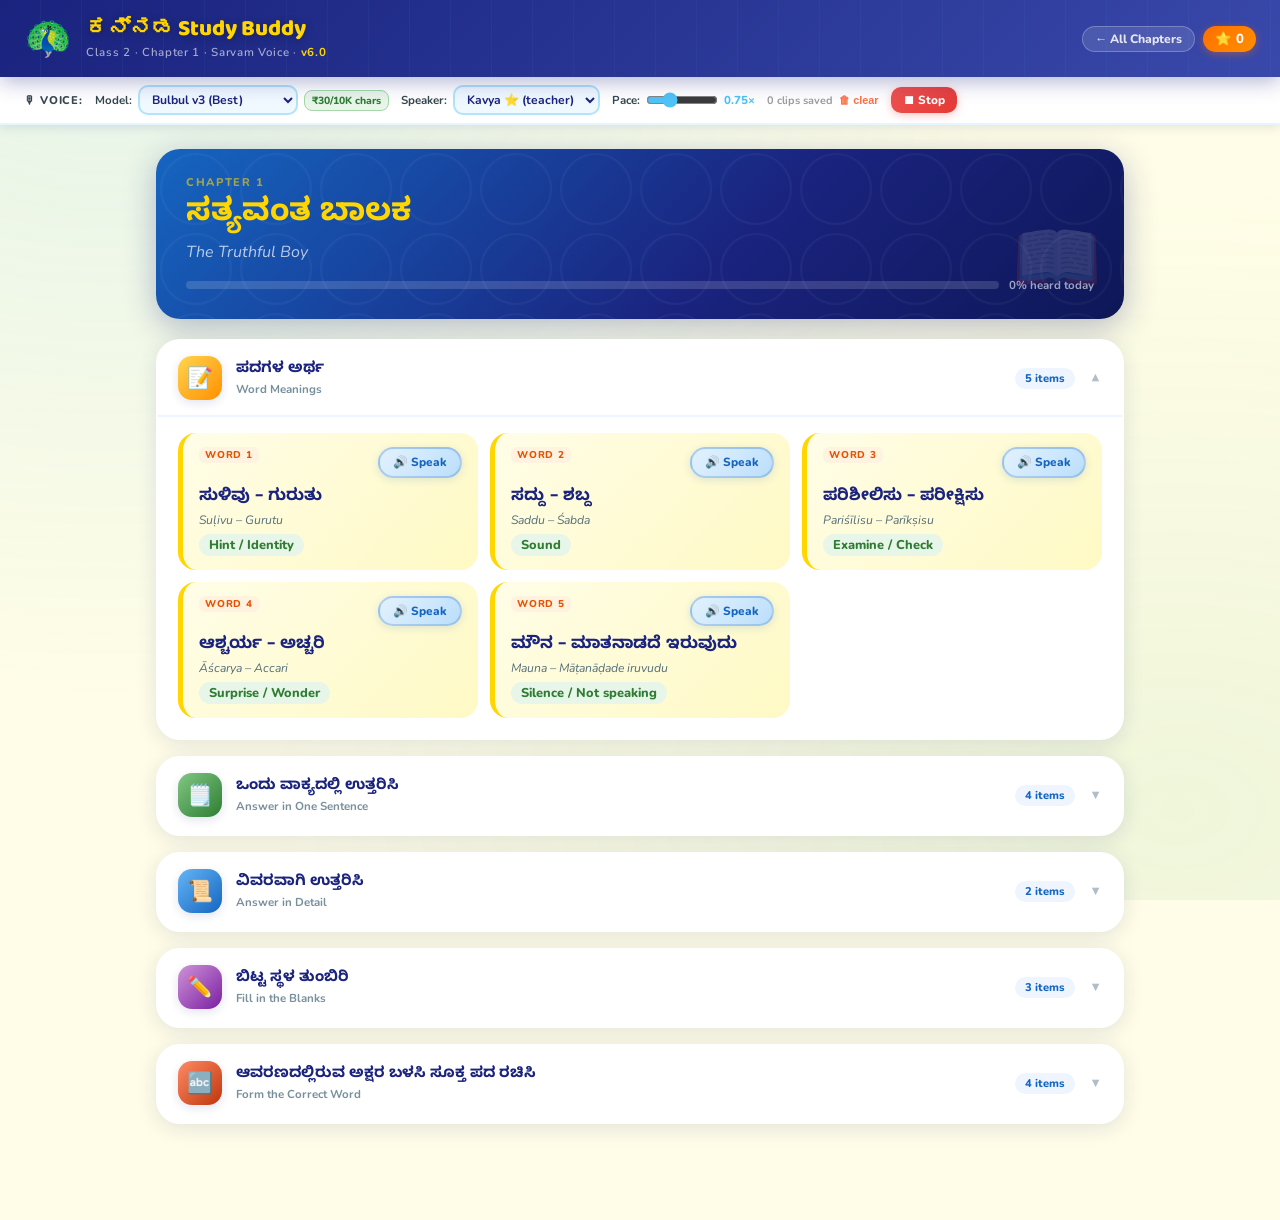
==== chapter1.html @ bff317e4 "Add files via upload" ====
<!DOCTYPE html>
<html lang="en">
<head>
<meta charset="UTF-8">
<meta name="viewport" content="width=device-width, initial-scale=1.0">
<title>Chapter 1 — ಸತ್ಯವಂತ ಬಾಲಕ</title>
<link rel="stylesheet" href="shared.css">
</head>
<body>

<div class="stars-bg" id="starsBg"></div>
<div class="celebration" id="celebration">
  <div class="celebration-content">
    <span class="celeb-emoji" id="celebEmoji">🌟</span>
    <div class="celeb-title" id="celebTitle">Superstar!</div>
    <div class="celeb-sub"   id="celebSub">You are learning so well!</div>
    <div class="celeb-stars" id="celebStars">⭐⭐⭐</div>
    <button class="celeb-btn" onclick="closeCelebration()">Keep Learning! 🚀</button>
  </div>
</div>

<header class="app-header">
  <div class="hdr-mascot">🦚</div>
  <div class="hdr-text">
    <div class="hdr-title">ಕನ್ನಡ Study Buddy</div>
    <div class="hdr-sub">Class 2 · Chapter 1 · Sarvam Voice · <strong style="color:var(--sun)">v6.0</strong></div>
  </div>
  <div class="hdr-right">
    <a class="back-btn" href="index.html">← All Chapters</a>
    <div class="star-counter" onclick="showStarCelebration()" title="Your stars!">
      <span>⭐</span><span id="starCount">0</span>
    </div>
  </div>
</header>

<!-- Settings bar -->
<div class="settings-bar">
  <span class="sbar-label">🎙 Voice:</span>

  <div class="sbar-group">
    <label>Model:</label>
    <select class="sbar-select" id="modelSel" onchange="syncSpeakerDropdown()">
      <option value="bulbul:v3" selected>Bulbul v3 (Best)</option>
      <option value="bulbul:v2">Bulbul v2 (Save 50%)</option>
    </select>
    <span class="cost-badge cost-v3" id="costBadge">₹30/10K chars</span>
  </div>

  <div class="sbar-group">
    <label>Speaker:</label>
    <select class="sbar-select" id="speakerSel"></select>
  </div>

  <div class="sbar-group">
    <label>Pace:</label>
    <input type="range" class="sbar-range" id="paceRange"
           min="0.5" max="1.4" step="0.05" value="0.75"
           oninput="document.getElementById('paceVal').textContent=
                    parseFloat(this.value).toFixed(2)+'×'">
    <span class="sbar-val" id="paceVal">0.75×</span>
  </div>

  <div class="sbar-group">
    <span id="cacheInfo">Loading…</span>
    <button class="clear-btn" onclick="clearCache()">🗑 clear</button>
  </div>

  <button class="stop-btn" onclick="stopAudio()">⏹ Stop</button>
</div>

<div class="container">
  <div id="chapterContent"></div>
</div>

<script src="shared.js"></script>
<script>
/* ── Chapter data ──────────────────────────────────────── */
const CHAPTER = {
  id: 'ch1',
  number: 'Chapter 1',
  emoji: '📖',
  titleKannada: 'ಸತ್ಯವಂತ ಬಾಲಕ',
  titleEnglish: 'The Truthful Boy',
  sections: [

    /* I. Word Meanings */
    {
      type:'vocab', iconClass:'ic-vocab', icon:'📝',
      titleKn:'ಪದಗಳ ಅರ್ಥ', titleEn:'Word Meanings',
      items:[
        { kn:'ಸುಳಿವು – ಗುರುತು',               tr:'Suḷivu – Gurutu',           en:'Hint / Identity' },
        { kn:'ಸದ್ದು – ಶಬ್ದ',                   tr:'Saddu – Śabda',              en:'Sound' },
        { kn:'ಪರಿಶೀಲಿಸು – ಪರೀಕ್ಷಿಸು',          tr:'Pariśīlisu – Parīkṣisu',    en:'Examine / Check' },
        { kn:'ಆಶ್ಚರ್ಯ – ಅಚ್ಚರಿ',               tr:'Āścarya – Accari',          en:'Surprise / Wonder' },
        { kn:'ಮೌನ – ಮಾತನಾಡದೆ ಇರುವುದು',         tr:'Mauna – Māṭanāḍade iruvudu', en:'Silence / Not speaking' },
      ]
    },

    /* II. One Sentence Answers */
    {
      type:'qa', iconClass:'ic-short', icon:'🗒️',
      titleKn:'ಒಂದು ವಾಕ್ಯದಲ್ಲಿ ಉತ್ತರಿಸಿ', titleEn:'Answer in One Sentence',
      items:[
        {
          qKn:'ಗುರುಗಳು ಎಲ್ಲಿಗೆ ಬಂದರು?',
          qTr:'Gurugaḷu ellige bandaru?', qEn:'Where did the teacher come?',
          aKn:'ಗುರುಗಳು ತರಗತಿಗೆ ಬಂದರು.',
          aTr:'Gurugaḷu taragatige bandaru.', aEn:'The teacher came to the class.'
        },
        {
          qKn:'ಹುಡುಗನಿಗೆ ಯಾವ ಸಾಲಿನಲ್ಲಿ ಕುಳಿತುಕೊಳ್ಳಲು ಹೇಳಿದರು?',
          qTr:'Huḍuganige yāva sālinalli kuḷithukoḷḷalu hēḷidaru?',
          qEn:'Which row was the boy told to sit in?',
          aKn:'ಹುಡುಗನಿಗೆ ಮೊದಲನೇ ಸಾಲಿನಲ್ಲಿ ಕುಳಿತುಕೊಳ್ಳಲು ಹೇಳಿದರು.',
          aTr:'Huḍuganige modalanē sālinalli kuḷithukoḷḷalu hēḷidaru.',
          aEn:'The boy was told to sit in the first row.'
        },
        {
          qKn:'ಬಾಲಕನಿಗೆ ಏನು ಹೇಳಲು ಮನಸ್ಸು ಬರಲಿಲ್ಲ?',
          qTr:'Bālakanige ēnu hēḷalu manassu baralilla?',
          qEn:'What did the boy not feel like saying?',
          aKn:'ಬಾಲಕನಿಗೆ ಸುಳ್ಳು ಹೇಳಲು ಮನಸ್ಸು ಬರಲಿಲ್ಲ.',
          aTr:'Bālakanige suḷḷu hēḷalu manassu baralilla.',
          aEn:'The boy did not feel like telling a lie.'
        },
        {
          qKn:'ಸತ್ಯವಂತ ಬಾಲಕನ ಹೆಸರೇನು?',
          qTr:'Satyavanta bālakana hesarēnu?', qEn:"What is the truthful boy's name?",
          aKn:'ಸತ್ಯವಂತ ಬಾಲಕನ ಹೆಸರು ಗೋಪಾಲಕೃಷ್ಣ.',
          aTr:'Satyavanta bālakana hesaru Gōpālakṛṣṇa.',
          aEn:"The truthful boy's name is Gopalakrishna."
        },
      ]
    },

    /* III. Detailed Answers */
    {
      type:'qa', iconClass:'ic-detail', icon:'📜',
      titleKn:'ವಿವರವಾಗಿ ಉತ್ತರಿಸಿ', titleEn:'Answer in Detail',
      items:[
        {
          qKn:'ಒಬ್ಬ ಬಾಲಕ ಎದ್ದು ನಿಂತು ಗುರುಗಳಿಗೆ ಏನೆಂದು ಹೇಳಿದನು?',
          qTr:'Obba bālaka eddu nintu gurugaḷige ēnendu hēḷidanu?',
          qEn:'What did one boy stand up and say to the teacher?',
          aKn:'ಒಬ್ಬ ಬಾಲಕ ಎದ್ದು ನಿಂತು ಗುರುಗಳಿಗೆ ನಾನು ಲೆಕ್ಕಗಳನ್ನು ಮಾಡಿ ತಂದಿದ್ದೇನೆ ಎಂದು ಹೇಳಿದನು.',
          aTr:'Obba bālaka eddu nintu gurugaḷige nānu lekkagaḷannu māḍi tandiddēne endu hēḷidanu.',
          aEn:'One boy stood up and told the teacher, I have done the sums and brought them.'
        },
        {
          qKn:'ಗುರುಗಳಿಗೆ ಅಚ್ಚರಿ ಮತ್ತು ಆನಂದ ಏಕಾಯಿತು?',
          qTr:'Gurugaḷige accari mattu ānanda ēkāyitu?',
          qEn:'Why was the teacher surprised and happy?',
          aKn:'ಗುರುಗಳಿಗೆ ಬಾಲಕನ ಪ್ರಾಮಾಣಿಕತೆ ಕಂಡು ಅಚ್ಚರಿ ಮತ್ತು ಆನಂದ ವಾಯಿತು.',
          aTr:'Gurugaḷige bālakana prāmāṇikate kaṇḍu accari mattu ānanda vāyitu.',
          aEn:"The teacher was surprised and happy on seeing the boy's honesty."
        },
      ]
    },

    /* IV. Fill in Blanks */
    {
      type:'fill', iconClass:'ic-fill', icon:'✏️',
      titleKn:'ಬಿಟ್ಟ ಸ್ಥಳ ತುಂಬಿರಿ', titleEn:'Fill in the Blanks',
      items:[
        { sentenceKn:'ಭೀಷ್ಮ ನೀನು <u>ಜಾಣ</u>.', speakKn:'ಭೀಷ್ಮ ನೀನು ಜಾಣ.', tr:'Bhīṣma nīnu jāṇa.', en:'Bhishma, you are smart.' },
        { sentenceKn:'ಅವನು ಒಂದು <u>ಹೆಜ್ಜೆ</u>ಯನ್ನು ಮುಂದೆ ಇಡಲಿಲ್ಲ.', speakKn:'ಅವನು ಒಂದು ಹೆಜ್ಜೆಯನ್ನು ಮುಂದೆ ಇಡಲಿಲ್ಲ.', tr:'Avanu ondu hejjeyannu munde iḍalilla.', en:'He did not take a single step forward.' },
        { sentenceKn:'ಇವರು ಮಹಿಳೆಯರಿಗೂ <u>ಶಿಕ್ಷಣ</u> ಬೇಕೆಂದು ಹೇಳಿದನು.', speakKn:'ಇವರು ಮಹಿಳೆಯರಿಗೂ ಶಿಕ್ಷಣ ಬೇಕೆಂದು ಹೇಳಿದನು.', tr:'Ivaru mahiḷeyarigū śikṣaṇa bēkendu hēḷidanu.', en:'He said that women too need education.' },
      ]
    },

    /* V. Form the Word */
    {
      type:'wordform', iconClass:'ic-form', icon:'🔤',
      titleKn:'ಆವರಣದಲ್ಲಿರುವ ಅಕ್ಷರ ಬಳಸಿ ಸೂಕ್ತ ಪದ ರಚಿಸಿ', titleEn:'Form the Correct Word',
      items:[
        { displayKn:'ಅ<hl>ಭಿ</hl>ಮಾನ',         speakKn:'ಅಭಿಮಾನ',       tr:'Abhimāna',    en:'Pride / Affection' },
        { displayKn:'<hl>ಪ್ರಾ</hl>ಮಾಣಿಕತೆ',     speakKn:'ಪ್ರಾಮಾಣಿಕತೆ', tr:'Prāmāṇikate', en:'Honesty' },
        { displayKn:'ಹರ<hl>ಸು</hl>',            speakKn:'ಹರಸು',         tr:'Harasu',      en:'To Bless' },
        { displayKn:'ಸತ್ಯ<hl>ವಂ</hl>ತ',         speakKn:'ಸತ್ಯವಂತ',     tr:'Satyavanta',  en:'Truthful' },
      ]
    },
  ]
};

/* ── Render ────────────────────────────────────────────── */
const REFS = {};
let   refN = 0;
const mkRef = t => { const id='r'+(refN++); REFS[id]=t; return id; };

function renderChapter() {
  const ch    = CHAPTER;
  const total = ch.sections.reduce((s,sec) => s+sec.items.length, 0);
  document.getElementById('chapterContent').innerHTML =
    `<div class="ch-hero">
       <div class="ch-hero-emoji">${ch.emoji}</div>
       <div class="ch-num">${ch.number}</div>
       <div class="ch-kn">${ch.titleKannada}</div>
       <div class="ch-en">${ch.titleEnglish}</div>
       <div class="ch-progress">
         <div class="ch-progress-bar"><div class="ch-progress-fill" id="progressFill" style="width:0%"></div></div>
         <div class="ch-progress-label" id="progressLabel">0% heard today</div>
       </div>
     </div>` +
    ch.sections.map((s,i) => renderSection(s,i)).join('');
  const fh = document.querySelector('.sec-hdr');
  if (fh) toggle(fh);
}

function renderSection(s, idx) {
  let body='';
  if      (s.type==='vocab')    body=renderVocab(s.items);
  else if (s.type==='qa')       body=renderQA(s.items);
  else if (s.type==='fill')     body=renderFill(s.items);
  else if (s.type==='wordform') body=renderWordForm(s.items);
  return `
  <div class="sec-card" style="animation-delay:${idx*.08}s">
    <div class="sec-hdr" onclick="toggle(this)">
      <div class="sec-icon-wrap ${s.iconClass}">${s.icon}</div>
      <div class="sec-titles"><div class="sec-title-kn">${s.titleKn}</div><div class="sec-title-en">${s.titleEn}</div></div>
      <div class="sec-count">${s.items.length} items</div>
      <div class="sec-chevron">▼</div>
    </div>
    <div class="sec-body">${body}</div>
  </div>`;
}

function toggle(hdr) { hdr.classList.toggle('open'); hdr.nextElementSibling.classList.toggle('open'); }

function renderVocab(items) {
  return `<div class="vocab-grid">${items.map((it,i)=>{
    const r=mkRef(it.kn);
    return `<div class="vocab-card" id="${r}_c">
      <div class="vocab-top"><div class="vocab-num">Word ${i+1}</div><button class="speak-btn" id="${r}_b" onclick="go('${r}',event)">🔊 Speak</button></div>
      <div class="vocab-kn">${it.kn}</div><div class="vocab-tr">${it.tr}</div><span class="vocab-en">${it.en}</span>
    </div>`;
  }).join('')}</div>`;
}

function renderQA(items) {
  return items.map((it,i)=>{
    const q=mkRef(it.qKn), a=mkRef(it.aKn);
    return `<div class="qa-item" id="${q}_c">
      <div class="qa-q-block"><div class="qa-q-top"><div class="qa-q-label">❓ Q${i+1}</div><button class="speak-btn" id="${q}_b" onclick="go('${q}',event)">🔊 Q</button></div>
        <div class="qa-kn">${it.qKn}</div><div class="qa-tr">${it.qTr}</div><div class="qa-en">🔵 ${it.qEn}</div></div>
      <div class="qa-a-block"><div class="qa-a-top"><div class="qa-a-label">✅ Answer</div><button class="speak-btn" id="${a}_b" onclick="go('${a}',event)">🔊 A</button></div>
        <div class="qa-ans-kn">${it.aKn}</div><div class="qa-ans-tr">${it.aTr}</div><div class="qa-ans-en">🟢 ${it.aEn}</div></div>
    </div>`;
  }).join('');
}

function renderFill(items) {
  return `<ul class="fill-list">${items.map((it,i)=>{
    const r=mkRef(it.speakKn);
    return `<li class="fill-item" id="${r}_c"><div class="fill-num">${i+1}</div><div class="fill-body">
      <div class="fill-top"><div class="fill-kn">${it.sentenceKn}</div><button class="speak-btn" id="${r}_b" onclick="go('${r}',event)">🔊 Speak</button></div>
      <div class="fill-tr">${it.tr}</div><div class="fill-en">${it.en}</div></div></li>`;
  }).join('')}</ul>`;
}

function renderWordForm(items) {
  return `<div class="wf-grid">${items.map(it=>{
    const r=mkRef(it.speakKn);
    const disp=it.displayKn.replace(/<hl>(.*?)<\/hl>/g,'<span class="wf-hl">$1</span>');
    return `<div class="wf-card" id="${r}_c"><button class="speak-btn wf-speak" id="${r}_b" onclick="go('${r}',event)">🔊</button>
      <div class="wf-word">${disp}</div><div class="wf-tr">${it.tr}</div><span class="wf-mean">${it.en}</span></div>`;
  }).join('')}</div>`;
}

function go(r, evt) {
  const text=REFS[r], btn=document.getElementById(r+'_b'), card=document.getElementById(r+'_c');
  if (text && btn) {
    markHeard(CHAPTER.id+':'+r);
    const total=CHAPTER.sections.reduce((s,sec)=>s+sec.items.length,0);
    updateProgress(CHAPTER.id, total);
    speakKannada(text, btn, card, evt?.clientX, evt?.clientY);
  }
}

// Floating stars
(function(){
  const bg=document.getElementById('starsBg');
  const emojis=['⭐','🌟','✨','💫','🌸','🎯'];
  for(let i=0;i<15;i++){
    const s=document.createElement('div'); s.className='star-float';
    s.textContent=emojis[Math.floor(Math.random()*emojis.length)];
    s.style.left=Math.random()*100+'vw';
    s.style.animationDuration=(12+Math.random()*20)+'s';
    s.style.animationDelay=(-Math.random()*20)+'s';
    s.style.fontSize=(.8+Math.random()*.8)+'rem';
    bg.appendChild(s);
  }
})();

bootShared(() => {
  syncSpeakerDropdown();
  renderChapter();
});
</script>
</body>
</html>
---- shared.css ----
/* ═══════════════════════════════════════════════════
   shared.css  —  ಕನ್ನಡ Study Buddy  v6.0
   Used by index.html, chapter1.html, chapter2.html…
═══════════════════════════════════════════════════ */

@import url('https://fonts.googleapis.com/css2?family=Noto+Sans+Kannada:wght@400;600;700&family=Baloo+2:wght@400;600;700;800&family=Nunito:wght@400;600;700;800&display=swap');

:root {
  --sky:       #4FC3F7;
  --sun:       #FFD600;
  --grass:     #66BB6A;
  --coral:     #FF7043;
  --lavender:  #BA68C8;
  --peach:     #FFAB76;
  --cream:     #FFFDE7;
  --ink:       #1A237E;
  --ink-soft:  #37474F;
  --shadow:    rgba(26,35,126,0.12);
  --radius-xl: 24px;
  --radius-lg: 18px;
  --radius-md: 12px;
}

*, *::before, *::after { margin:0; padding:0; box-sizing:border-box; }

body {
  font-family: 'Nunito', sans-serif;
  background: var(--cream);
  color: var(--ink);
  min-height: 100vh;
  overflow-x: hidden;
}

body::before {
  content:''; position:fixed; inset:0;
  background:
    radial-gradient(ellipse at 8% 0%,   rgba(79,195,247,.15) 0%, transparent 55%),
    radial-gradient(ellipse at 92% 90%, rgba(102,187,106,.1) 0%, transparent 55%);
  pointer-events:none; z-index:0;
}

/* ── Floating stars ── */
.stars-bg { position:fixed; inset:0; pointer-events:none; z-index:0; overflow:hidden; }
.star-float {
  position:absolute; opacity:.12;
  animation:floatStar linear infinite;
}
@keyframes floatStar {
  from { transform:translateY(100vh) rotate(0deg); opacity:0; }
  10%  { opacity:.12; }
  90%  { opacity:.12; }
  to   { transform:translateY(-10vh) rotate(360deg); opacity:0; }
}

/* ── Star burst reward ── */
@keyframes starBurst {
  0%   { transform:scale(0) rotate(-20deg); opacity:1; }
  60%  { transform:scale(1.4) rotate(10deg); opacity:1; }
  100% { transform:scale(1) rotate(0deg); opacity:0; }
}
.star-burst {
  position:fixed; font-size:2rem;
  pointer-events:none; z-index:9999;
  animation:starBurst .7s ease forwards;
}

/* ── Header ── */
.app-header {
  position:sticky; top:0; z-index:100;
  background:linear-gradient(135deg,#1A237E 0%,#283593 50%,#3949AB 100%);
  padding:12px 24px; display:flex; align-items:center; gap:14px;
  box-shadow:0 4px 20px rgba(26,35,126,.35);
}
.app-header::before {
  content:''; position:absolute; inset:0;
  background:repeating-linear-gradient(90deg,transparent,transparent 40px,rgba(79,195,247,.05) 40px,rgba(79,195,247,.05) 41px);
  pointer-events:none;
}
.hdr-mascot { font-size:2.4rem; position:relative; z-index:1; flex-shrink:0; animation:bounce 2s ease-in-out infinite; }
@keyframes bounce { 0%,100%{transform:translateY(0)} 50%{transform:translateY(-5px)} }
.hdr-text  { position:relative; z-index:1; flex:1; min-width:0; }
.hdr-title { font-family:'Baloo 2',cursive; font-size:clamp(1rem,3vw,1.4rem); font-weight:800; color:var(--sun); line-height:1.1; text-shadow:0 2px 8px rgba(0,0,0,.3); }
.hdr-sub   { font-size:.72rem; color:rgba(255,255,255,.6); font-weight:600; letter-spacing:.06em; margin-top:2px; }
.hdr-right { position:relative; z-index:1; display:flex; align-items:center; gap:8px; flex-shrink:0; }
.version-badge { background:rgba(255,214,0,.2); border:1.5px solid rgba(255,214,0,.4); border-radius:20px; padding:3px 10px; font-size:.68rem; font-weight:800; color:var(--sun); letter-spacing:.05em; }
.star-counter { background:linear-gradient(135deg,#FF6F00,#FF8F00); border-radius:20px; padding:4px 12px; display:flex; align-items:center; gap:5px; font-size:.82rem; font-weight:800; color:white; box-shadow:0 2px 8px rgba(255,111,0,.4); cursor:pointer; transition:transform .2s; }
.star-counter:hover { transform:scale(1.05); }

/* ── Back nav ── */
.back-nav { position:relative; z-index:1; }
.back-btn {
  background:rgba(255,255,255,.12); border:1.5px solid rgba(255,255,255,.25);
  border-radius:20px; padding:4px 12px; font-size:.76rem; font-weight:800;
  color:rgba(255,255,255,.85); cursor:pointer; font-family:'Nunito',sans-serif;
  transition:all .2s; text-decoration:none; display:inline-flex; align-items:center; gap:4px;
}
.back-btn:hover { background:rgba(255,255,255,.2); border-color:rgba(255,255,255,.5); }

/* ── Settings bar ── */
.settings-bar {
  background:white; border-bottom:2px solid rgba(79,195,247,.15);
  padding:8px 24px; display:flex; align-items:center; gap:12px; flex-wrap:wrap;
  box-shadow:0 2px 10px var(--shadow); position:relative; z-index:10;
}
.sbar-label { font-size:.7rem; font-weight:800; text-transform:uppercase; letter-spacing:.08em; color:var(--ink-soft); white-space:nowrap; }
.sbar-group { display:flex; align-items:center; gap:6px; }
.sbar-group label { font-size:.72rem; font-weight:700; color:var(--ink-soft); white-space:nowrap; }
.sbar-select { font-family:'Nunito',sans-serif; font-size:.76rem; font-weight:700; border:2px solid rgba(79,195,247,.4); border-radius:10px; padding:4px 8px; color:var(--ink); background:#F0F9FF; outline:none; cursor:pointer; }
.sbar-select:focus { border-color:var(--sky); }
.cost-badge { font-size:.65rem; font-weight:800; border-radius:8px; padding:2px 7px; white-space:nowrap; }
.cost-v3 { background:#E8F5E9; color:#2E7D32; border:1px solid #A5D6A7; }
.cost-v2 { background:#FFF8E1; color:#F57F17; border:1px solid #FFE082; }
.sbar-range { width:72px; accent-color:var(--sky); }
.sbar-val   { font-size:.72rem; font-weight:800; color:var(--sky); min-width:28px; }
.stop-btn { background:linear-gradient(135deg,#EF5350,#E53935); border:none; border-radius:10px; padding:5px 12px; font-size:.74rem; font-weight:800; color:white; cursor:pointer; font-family:'Nunito',sans-serif; box-shadow:0 2px 8px rgba(239,83,80,.35); transition:all .2s; white-space:nowrap; }
.stop-btn:hover { transform:scale(1.05); }
#cacheInfo   { font-size:.68rem; color:#9E9E9E; font-weight:700; }
.clear-btn   { font-size:.68rem; color:var(--coral); background:none; border:none; cursor:pointer; font-weight:800; }

/* ── Container ── */
.container { max-width:1000px; margin:0 auto; padding:24px 16px 80px; position:relative; z-index:1; }

/* ── Chapter hero card ── */
.ch-hero {
  background:linear-gradient(135deg,#1565C0 0%,#1A237E 60%,#0D1757 100%);
  border-radius:var(--radius-xl); padding:26px 30px; margin-bottom:20px;
  position:relative; overflow:hidden; box-shadow:0 8px 32px rgba(26,35,126,.3);
}
.ch-hero::before { content:''; position:absolute; inset:0; background:url("data:image/svg+xml,%3Csvg width='80' height='80' viewBox='0 0 80 80' xmlns='http://www.w3.org/2000/svg'%3E%3Ccircle cx='40' cy='40' r='35' fill='none' stroke='rgba(255,255,255,0.04)' stroke-width='2'/%3E%3C/svg%3E") repeat; pointer-events:none; }
.ch-hero-emoji { font-size:4.5rem; position:absolute; right:22px; bottom:12px; opacity:.15; pointer-events:none; animation:heroFloat 3s ease-in-out infinite; }
@keyframes heroFloat { 0%,100%{transform:translateY(0)} 50%{transform:translateY(-8px)} }
.ch-num  { font-size:.7rem; text-transform:uppercase; letter-spacing:.15em; color:rgba(255,214,0,.6); margin-bottom:5px; font-weight:800; }
.ch-kn   { font-family:'Noto Sans Kannada',sans-serif; font-size:clamp(1.4rem,4vw,2rem); font-weight:700; color:var(--sun); line-height:1.3; }
.ch-en   { font-size:1rem; color:rgba(255,255,255,.7); font-style:italic; margin-top:4px; }
.ch-progress { margin-top:14px; display:flex; align-items:center; gap:10px; }
.ch-progress-bar  { flex:1; height:8px; background:rgba(255,255,255,.15); border-radius:8px; overflow:hidden; }
.ch-progress-fill { height:100%; background:linear-gradient(90deg,var(--sun),var(--peach)); border-radius:8px; transition:width .6s ease; }
.ch-progress-label { font-size:.72rem; color:rgba(255,255,255,.6); font-weight:700; white-space:nowrap; }

/* ── Section cards ── */
.sec-card {
  background:white; border-radius:var(--radius-xl); margin-bottom:16px;
  box-shadow:0 4px 20px var(--shadow); border:2px solid transparent;
  overflow:hidden; animation:popIn .4s cubic-bezier(.34,1.56,.64,1) both;
  transition:border-color .2s;
}
.sec-card:hover { border-color:rgba(79,195,247,.3); }
@keyframes popIn { from{opacity:0;transform:scale(.95) translateY(12px)} to{opacity:1;transform:scale(1) translateY(0)} }
.sec-hdr { display:flex; align-items:center; gap:14px; padding:15px 20px; cursor:pointer; user-select:none; border-bottom:2px solid transparent; transition:background .18s; }
.sec-hdr:hover { background:#F8FBFF; }
.sec-hdr.open  { border-bottom-color:#EEF5FF; }
.sec-icon-wrap { width:44px; height:44px; border-radius:14px; display:flex; align-items:center; justify-content:center; font-size:1.3rem; flex-shrink:0; box-shadow:0 3px 10px var(--shadow); }
.ic-vocab  { background:linear-gradient(135deg,#FFD54F,#FF8F00); }
.ic-short  { background:linear-gradient(135deg,#81C784,#2E7D32); }
.ic-detail { background:linear-gradient(135deg,#64B5F6,#1565C0); }
.ic-fill   { background:linear-gradient(135deg,#CE93D8,#7B1FA2); }
.ic-form   { background:linear-gradient(135deg,#FF8A65,#BF360C); }
.sec-titles   { flex:1; }
.sec-title-kn { font-family:'Noto Sans Kannada',sans-serif; font-size:.95rem; font-weight:700; color:var(--ink); }
.sec-title-en { font-size:.72rem; color:#78909C; font-weight:700; margin-top:1px; }
.sec-count    { background:#EEF5FF; color:#1565C0; border-radius:12px; padding:3px 10px; font-size:.7rem; font-weight:800; }
.sec-chevron  { font-size:.8rem; color:#B0BEC5; transition:transform .3s ease; }
.sec-hdr.open .sec-chevron { transform:rotate(180deg); }
.sec-body { display:none; padding:16px 20px 20px; }
.sec-body.open { display:block; }

/* ── Speak button ── */
.speak-btn {
  display:inline-flex; align-items:center; gap:5px;
  background:linear-gradient(135deg,#E3F2FD,#BBDEFB);
  border:2.5px solid rgba(21,101,192,.25); border-radius:50px;
  padding:5px 13px; font-size:.74rem; font-weight:800; color:#1565C0;
  cursor:pointer; font-family:'Nunito',sans-serif;
  transition:all .18s; white-space:nowrap; flex-shrink:0; line-height:1.4;
  box-shadow:0 2px 8px rgba(21,101,192,.15);
}
.speak-btn:hover { background:linear-gradient(135deg,#BBDEFB,#90CAF9); transform:scale(1.06); box-shadow:0 4px 14px rgba(21,101,192,.25); }
.speak-btn:disabled { opacity:.45; cursor:not-allowed; transform:none; }
.speak-btn.loading { background:linear-gradient(135deg,#FFF8E1,#FFE082); border-color:rgba(255,160,0,.4); color:#E65100; animation:loadpulse .8s ease-in-out infinite; }
@keyframes loadpulse { 0%,100%{opacity:1} 50%{opacity:.55} }
.speak-btn.playing { background:linear-gradient(135deg,#E8F5E9,#A5D6A7); border-color:rgba(46,125,50,.4); color:#2E7D32; animation:playglow 1s ease-in-out infinite; }
@keyframes playglow { 0%,100%{box-shadow:0 0 0 0 rgba(46,125,50,.4)} 50%{box-shadow:0 0 0 6px rgba(46,125,50,0)} }
.speak-btn.err { background:linear-gradient(135deg,#FFEBEE,#FFCDD2); border-color:rgba(198,40,40,.3); color:#C62828; }
.card-active { outline:3px solid var(--grass); outline-offset:2px; border-radius:var(--radius-lg); }

/* ── Vocab ── */
.vocab-grid { display:grid; grid-template-columns:repeat(auto-fill,minmax(270px,1fr)); gap:12px; }
.vocab-card { background:linear-gradient(135deg,#FFFDE7,#FFF9C4); border-radius:var(--radius-lg); padding:14px 16px; border-left:5px solid var(--sun); transition:transform .18s,box-shadow .18s; }
.vocab-card:hover { transform:translateY(-3px); box-shadow:0 6px 20px rgba(255,214,0,.22); }
.vocab-top { display:flex; justify-content:space-between; align-items:flex-start; gap:8px; margin-bottom:8px; }
.vocab-num { font-size:.62rem; color:#E65100; font-weight:800; background:#FFF3E0; border-radius:6px; padding:1px 6px; text-transform:uppercase; letter-spacing:.08em; }
.vocab-kn  { font-family:'Noto Sans Kannada',sans-serif; font-size:1.05rem; font-weight:700; color:var(--ink); margin-bottom:3px; }
.vocab-tr  { font-size:.76rem; color:#546E7A; font-style:italic; margin-bottom:5px; }
.vocab-en  { font-size:.8rem; font-weight:800; color:#2E7D32; background:#E8F5E9; display:inline-block; padding:2px 10px; border-radius:20px; }

/* ── Q&A ── */
.qa-item { border-radius:var(--radius-lg); margin-bottom:14px; overflow:hidden; border:2px solid #EEF5FF; }
.qa-item:last-child { margin-bottom:0; }
.qa-q-block { background:linear-gradient(135deg,#E3F2FD,#EEF5FF); padding:13px 16px; }
.qa-q-top   { display:flex; justify-content:space-between; align-items:flex-start; gap:10px; margin-bottom:5px; }
.qa-q-label { font-size:.62rem; text-transform:uppercase; letter-spacing:.1em; color:#1565C0; font-weight:800; background:#BBDEFB; border-radius:6px; padding:1px 7px; }
.qa-kn      { font-family:'Noto Sans Kannada',sans-serif; font-size:.98rem; font-weight:700; color:var(--ink); line-height:1.5; }
.qa-tr      { font-size:.74rem; color:#546E7A; font-style:italic; margin-top:3px; }
.qa-en      { font-size:.8rem; color:#1565C0; font-weight:700; margin-top:3px; }
.qa-a-block { background:white; padding:13px 16px; }
.qa-a-top   { display:flex; justify-content:space-between; align-items:flex-start; gap:10px; margin-bottom:5px; }
.qa-a-label { font-size:.62rem; text-transform:uppercase; letter-spacing:.1em; color:#2E7D32; font-weight:800; background:#E8F5E9; border-radius:6px; padding:1px 7px; }
.qa-ans-kn  { font-family:'Noto Sans Kannada',sans-serif; font-size:.95rem; color:var(--ink); line-height:1.5; font-weight:600; }
.qa-ans-tr  { font-size:.74rem; color:#546E7A; font-style:italic; margin-top:3px; }
.qa-ans-en  { font-size:.78rem; color:#388E3C; margin-top:3px; font-weight:700; }

/* ── Fill in blanks ── */
.fill-list { list-style:none; }
.fill-item { display:flex; gap:13px; align-items:flex-start; padding:12px 0; border-bottom:2px dashed #EEF5FF; }
.fill-item:last-child { border-bottom:none; }
.fill-num  { background:linear-gradient(135deg,var(--lavender),#7B1FA2); color:white; border-radius:50%; width:28px; height:28px; display:flex; align-items:center; justify-content:center; font-size:.78rem; font-weight:800; flex-shrink:0; margin-top:2px; box-shadow:0 2px 8px rgba(123,31,162,.3); }
.fill-body { flex:1; }
.fill-top  { display:flex; justify-content:space-between; align-items:flex-start; gap:10px; margin-bottom:3px; }
.fill-kn   { font-family:'Noto Sans Kannada',sans-serif; font-size:.98rem; font-weight:700; color:var(--ink); }
.fill-kn u { text-underline-offset:4px; text-decoration-color:var(--lavender); color:#7B1FA2; text-decoration-thickness:2px; }
.fill-tr   { font-size:.74rem; color:#546E7A; font-style:italic; margin-top:2px; }
.fill-en   { font-size:.78rem; color:#6A1B9A; font-weight:700; margin-top:2px; }

/* ── Word form ── */
.wf-grid { display:grid; grid-template-columns:repeat(auto-fill,minmax(190px,1fr)); gap:12px; }
.wf-card { background:linear-gradient(135deg,#FBE9E7,#FFCCBC); border-radius:var(--radius-lg); padding:14px 15px; text-align:center; border:2px solid rgba(255,112,67,.2); transition:all .2s; position:relative; box-shadow:0 3px 12px rgba(255,112,67,.12); }
.wf-card:hover { transform:translateY(-3px) rotate(-1deg); box-shadow:0 6px 20px rgba(255,112,67,.22); }
.wf-speak { position:absolute; top:8px; right:8px; }
.wf-word  { font-family:'Noto Sans Kannada',sans-serif; font-size:1.15rem; font-weight:700; color:var(--ink); margin:8px 0 3px; }
.wf-hl    { color:var(--coral); font-weight:800; background:rgba(255,112,67,.15); border-radius:4px; padding:0 2px; }
.wf-tr    { font-size:.74rem; color:#546E7A; font-style:italic; margin-bottom:6px; }
.wf-mean  { font-size:.78rem; font-weight:800; color:#BF360C; background:rgba(255,112,67,.12); border-radius:20px; padding:2px 10px; display:inline-block; }

/* ── Celebration overlay ── */
.celebration { position:fixed; inset:0; display:flex; flex-direction:column; align-items:center; justify-content:center; background:rgba(26,35,126,.85); z-index:9999; opacity:0; pointer-events:none; transition:opacity .3s; }
.celebration.show { opacity:1; pointer-events:all; }
.celebration-content { background:white; border-radius:28px; padding:36px 48px; text-align:center; box-shadow:0 20px 60px rgba(0,0,0,.3); animation:celebPop .5s cubic-bezier(.34,1.56,.64,1); }
@keyframes celebPop { from{transform:scale(.5) rotate(-5deg)} to{transform:scale(1) rotate(0)} }
.celeb-emoji { font-size:4rem; display:block; margin-bottom:12px; }
.celeb-title { font-family:'Baloo 2',cursive; font-size:1.8rem; font-weight:800; color:var(--ink); }
.celeb-sub   { font-size:1rem; color:#546E7A; margin:8px 0 20px; font-weight:700; }
.celeb-stars { font-size:2rem; letter-spacing:4px; margin-bottom:20px; }
.celeb-btn   { background:linear-gradient(135deg,var(--sun),var(--peach)); border:none; border-radius:50px; padding:12px 32px; font-size:1rem; font-weight:800; color:var(--ink); cursor:pointer; font-family:'Nunito',sans-serif; box-shadow:0 4px 16px rgba(255,214,0,.4); transition:transform .2s; }
.celeb-btn:hover { transform:scale(1.05); }

/* ── Responsive ── */
@media(max-width:600px) {
  .app-header  { padding:10px 14px; }
  .settings-bar { padding:8px 14px; }
  .container   { padding:16px 10px 60px; }
  .vocab-grid, .wf-grid { grid-template-columns:1fr; }
  .ch-kn       { font-size:1.3rem; }
  .version-badge { display:none; }
  .celebration-content { padding:24px 20px; margin:0 16px; }
}
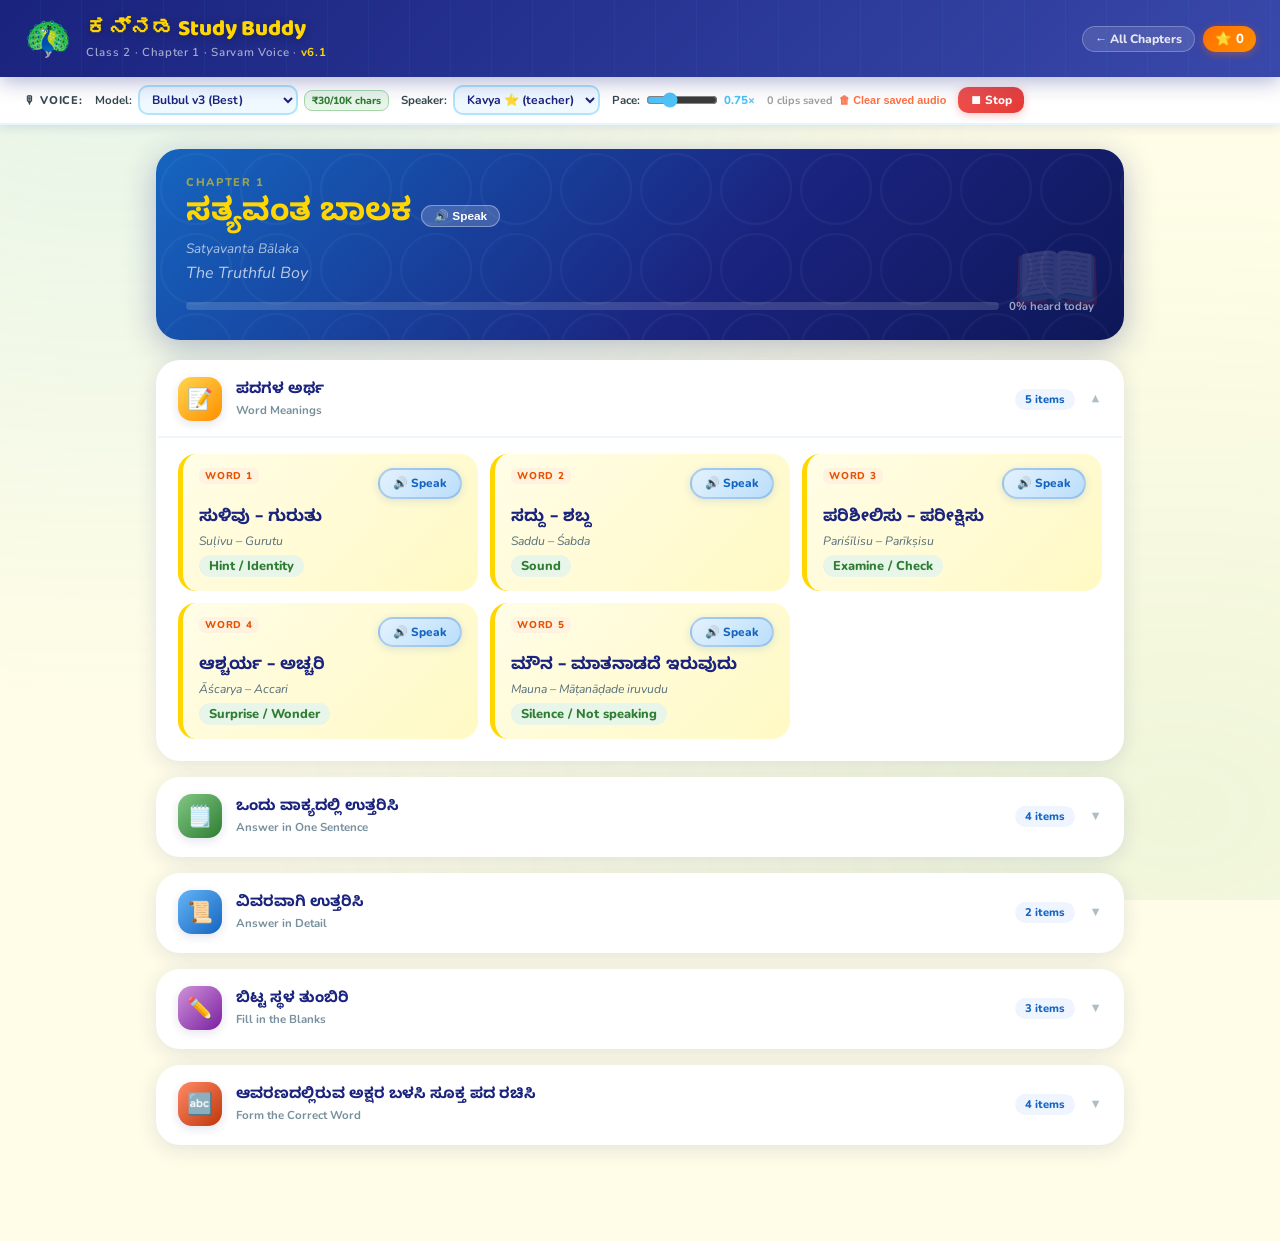
==== commit d388af50: "Create chapter1.html" ====
--- a/chapter1.html
+++ b/chapter1.html
@@ -23,7 +23,7 @@
   <div class="hdr-mascot">🦚</div>
   <div class="hdr-text">
     <div class="hdr-title">ಕನ್ನಡ Study Buddy</div>
-    <div class="hdr-sub">Class 2 · Chapter 1 · Sarvam Voice · <strong style="color:var(--sun)">v6.0</strong></div>
+    <div class="hdr-sub">Class 2 · Chapter 1 · Sarvam Voice · <strong style="color:var(--sun)">v6.1</strong></div>
   </div>
   <div class="hdr-right">
     <a class="back-btn" href="index.html">← All Chapters</a>
@@ -62,7 +62,7 @@
 
   <div class="sbar-group">
     <span id="cacheInfo">Loading…</span>
-    <button class="clear-btn" onclick="clearCache()">🗑 clear</button>
+    <button class="clear-btn" onclick="clearCache()" title="Delete all saved audio from this device">🗑 Clear saved audio</button>
   </div>
 
   <button class="stop-btn" onclick="stopAudio()">⏹ Stop</button>
@@ -80,6 +80,7 @@
   number: 'Chapter 1',
   emoji: '📖',
   titleKannada: 'ಸತ್ಯವಂತ ಬಾಲಕ',
+  titleTranslit: 'Satyavanta Bālaka',
   titleEnglish: 'The Truthful Boy',
   sections: [
 
@@ -181,6 +182,12 @@
     },
   ]
 };
+
+function speakHeroTitle() {
+  const btn = document.getElementById('heroSpeakBtn');
+  if (btn) speakKannada(CHAPTER.titleKannada, btn, null,
+    window.innerWidth/2, window.innerHeight/2);
+}
 
 /* ── Render ────────────────────────────────────────────── */
 const REFS = {};
@@ -194,7 +201,15 @@
     `<div class="ch-hero">
        <div class="ch-hero-emoji">${ch.emoji}</div>
        <div class="ch-num">${ch.number}</div>
-       <div class="ch-kn">${ch.titleKannada}</div>
+       <div class="ch-kn" style="display:flex;align-items:center;gap:10px;flex-wrap:wrap;">
+         ${ch.titleKannada}
+         <button id="heroSpeakBtn"
+           onclick="speakHeroTitle()"
+           style="background:rgba(255,255,255,.18);border:1.5px solid rgba(255,255,255,.35);border-radius:20px;padding:3px 12px;font-size:.74rem;font-weight:800;color:white;cursor:pointer;flex-shrink:0;">
+           🔊 Speak
+         </button>
+       </div>
+       <div style="font-size:.85rem;color:rgba(255,255,255,.65);font-style:italic;margin-top:2px;">${ch.titleTranslit}</div>
        <div class="ch-en">${ch.titleEnglish}</div>
        <div class="ch-progress">
          <div class="ch-progress-bar"><div class="ch-progress-fill" id="progressFill" style="width:0%"></div></div>
